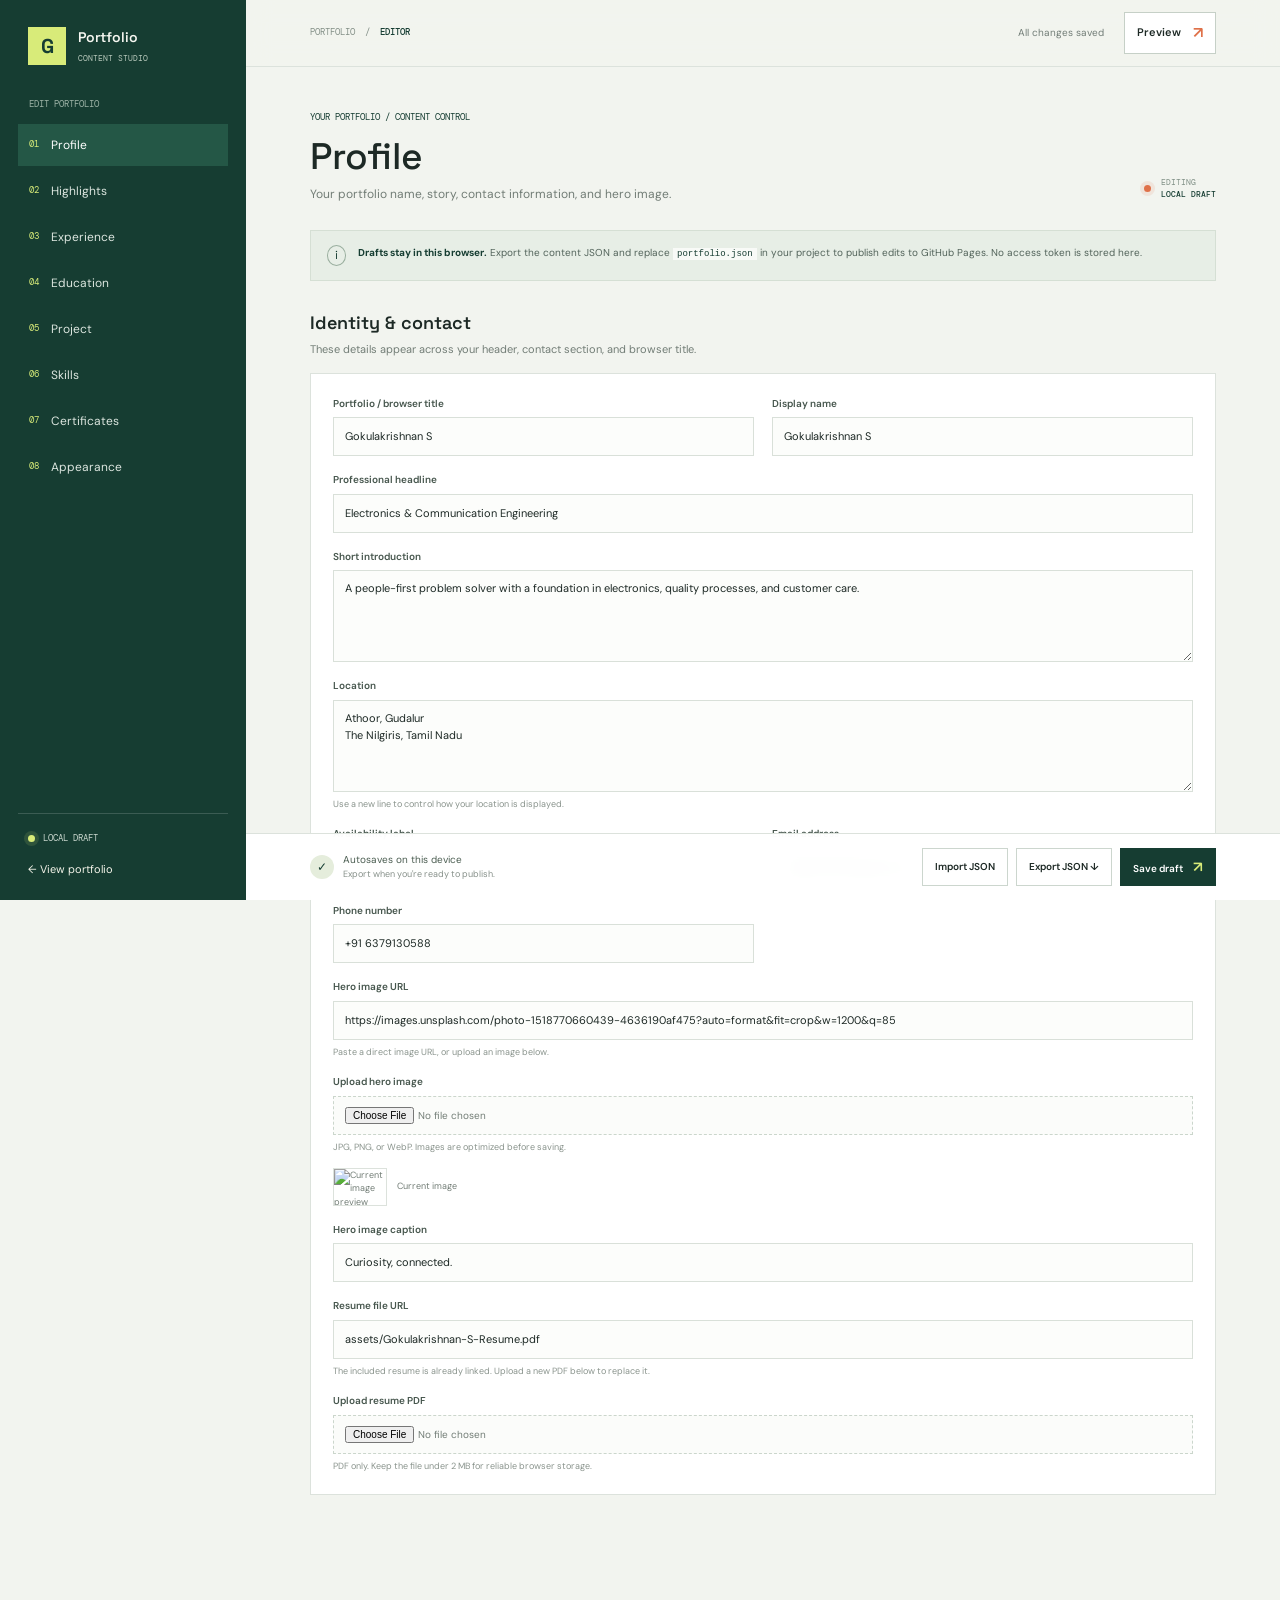
==== admin.html @ 5e362fda "Build editable portfolio and GitHub Pages site" ====
<!doctype html>
<html lang="en">
  <head>
    <meta charset="utf-8" />
    <meta name="viewport" content="width=device-width, initial-scale=1" />
    <meta name="theme-color" content="#102e28" />
    <meta name="description" content="Edit the content and appearance of the Gokulakrishnan S portfolio." />
    <title>Portfolio Studio | Gokulakrishnan S</title>
    <link rel="preconnect" href="https://fonts.googleapis.com" />
    <link rel="preconnect" href="https://fonts.gstatic.com" crossorigin />
    <link href="https://fonts.googleapis.com/css2?family=DM+Mono:wght@400;500&family=DM+Sans:wght@400;500;600;700&family=Space+Grotesk:wght@400;500;600;700&display=swap" rel="stylesheet" />
    <link rel="stylesheet" href="admin.css" />
    <script src="admin.js" defer></script>
  </head>
  <body>
    <div class="studio-shell">
      <aside class="studio-sidebar" aria-label="Portfolio editor sections">
        <a class="studio-brand" href="index.html"><span class="brand-symbol">G</span><span><strong>Portfolio</strong><small>CONTENT STUDIO</small></span></a>
        <p class="sidebar-label">EDIT PORTFOLIO</p>
        <nav class="studio-nav" aria-label="Editor sections">
          <button class="studio-nav-item is-active" type="button" data-view="profile"><span class="nav-index">01</span> Profile</button>
          <button class="studio-nav-item" type="button" data-view="snapshot"><span class="nav-index">02</span> Highlights</button>
          <button class="studio-nav-item" type="button" data-view="experience"><span class="nav-index">03</span> Experience</button>
          <button class="studio-nav-item" type="button" data-view="education"><span class="nav-index">04</span> Education</button>
          <button class="studio-nav-item" type="button" data-view="project"><span class="nav-index">05</span> Project</button>
          <button class="studio-nav-item" type="button" data-view="skills"><span class="nav-index">06</span> Skills</button>
          <button class="studio-nav-item" type="button" data-view="certificates"><span class="nav-index">07</span> Certificates</button>
          <button class="studio-nav-item" type="button" data-view="appearance"><span class="nav-index">08</span> Appearance</button>
        </nav>
        <div class="sidebar-bottom">
          <span class="storage-indicator"><i></i> LOCAL DRAFT</span>
          <a href="index.html">← View portfolio</a>
        </div>
      </aside>

      <div class="studio-main">
        <header class="studio-topbar">
          <div class="breadcrumb"><span>PORTFOLIO</span><b>/</b><strong>EDITOR</strong></div>
          <div class="topbar-actions">
            <span class="save-state" id="save-state">All changes saved</span>
            <a class="preview-button" href="index.html" target="_blank" rel="noopener">Preview <span aria-hidden="true">↗</span></a>
          </div>
        </header>

        <main class="editor-content">
          <div class="editor-heading">
            <div><p class="eyebrow">YOUR PORTFOLIO / CONTENT CONTROL</p><h1 id="panel-title">Profile</h1><p id="panel-description">The first impression, your story, and the details people use to reach you.</p></div>
            <div class="draft-stamp"><span class="draft-dot"></span><span>EDITING<br /><b>LOCAL DRAFT</b></span></div>
          </div>

          <aside class="publish-notice" aria-label="Publishing information">
            <span class="notice-icon" aria-hidden="true">i</span>
            <p><strong>Drafts stay in this browser.</strong> Export the content JSON and replace <code>portfolio.json</code> in your project to publish edits to GitHub Pages. No access token is stored here.</p>
          </aside>

          <form id="editor-form" autocomplete="off" novalidate>
            <div id="panel-content" aria-live="polite"></div>
          </form>

          <footer class="editor-savebar">
            <div class="savebar-note"><span class="save-check" aria-hidden="true">✓</span><span>Autosaves on this device<br /><small>Export when you're ready to publish.</small></span></div>
            <div class="savebar-actions">
              <button class="quiet-button" id="import-button" type="button">Import JSON</button>
              <button class="quiet-button" id="export-button" type="button">Export JSON <span aria-hidden="true">↓</span></button>
              <button class="publish-button" id="save-button" type="button">Save draft <span aria-hidden="true">↗</span></button>
            </div>
          </footer>
        </main>
      </div>
    </div>
    <input id="import-file" type="file" accept="application/json,.json" hidden />
    <div class="toast" id="toast" role="status" aria-live="polite"></div>
  </body>
</html>
---- admin.css ----
:root {
  color-scheme: light;
  --studio-ink: #1d2925;
  --studio-muted: #727d76;
  --studio-line: #dce2dc;
  --studio-paper: #f2f4ef;
  --studio-white: #fff;
  --studio-green: #163d32;
  --studio-lime: #d8eb79;
  --studio-orange: #df7149;
  --studio-display: "Space Grotesk", "Trebuchet MS", sans-serif;
  --studio-body: "DM Sans", "Segoe UI", sans-serif;
  --studio-mono: "DM Mono", Consolas, monospace;
}

* { box-sizing: border-box; }
body { margin: 0; background: var(--studio-paper); color: var(--studio-ink); font-family: var(--studio-body); font-size: 14px; line-height: 1.55; -webkit-font-smoothing: antialiased; }
button, input, textarea, select { font: inherit; }
button { color: inherit; }
a { color: inherit; text-decoration: none; }
.studio-shell { min-height: 100vh; }
.studio-sidebar { position: fixed; inset: 0 auto 0 0; z-index: 5; display: flex; flex-direction: column; width: 246px; padding: 27px 18px 22px; background: var(--studio-green); color: #f7f8f2; }
.studio-brand { display: flex; align-items: center; gap: 12px; padding: 0 10px 33px; }
.brand-symbol { display: grid; width: 38px; aspect-ratio: 1; place-items: center; background: var(--studio-lime); color: var(--studio-green); font-family: var(--studio-display); font-size: 20px; font-weight: 700; }
.studio-brand strong, .studio-brand small { display: block; }
.studio-brand strong { font-family: var(--studio-display); font-size: 14px; font-weight: 600; }
.studio-brand small { margin-top: 3px; color: #b7c8bb; font-family: var(--studio-mono); font-size: 8px; }
.sidebar-label { margin: 0 11px 12px; color: #9eb4a7; font-family: var(--studio-mono); font-size: 9px; }
.studio-nav { display: grid; gap: 4px; }
.studio-nav-item { display: flex; align-items: center; gap: 12px; min-height: 42px; padding: 0 11px; border: 0; background: transparent; color: #dce6df; text-align: left; font-size: 12px; cursor: pointer; transition: background 160ms ease, color 160ms ease; }
.studio-nav-item:hover { background: rgb(255 255 255 / 8%); color: #fff; }
.studio-nav-item.is-active { background: #245746; color: #fff; }
.nav-index { color: var(--studio-lime); font-family: var(--studio-mono); font-size: 9px; }
.sidebar-bottom { display: grid; gap: 15px; margin-top: auto; padding: 18px 10px 0; border-top: 1px solid rgb(255 255 255 / 16%); }
.storage-indicator { display: flex; align-items: center; gap: 8px; color: #cad7ce; font-family: var(--studio-mono); font-size: 9px; }
.storage-indicator i, .draft-dot { width: 7px; height: 7px; border-radius: 50%; background: var(--studio-lime); box-shadow: 0 0 0 4px rgb(216 235 121 / 12%); }
.sidebar-bottom a { color: #f4f4e9; font-size: 11px; }
.studio-main { min-height: 100vh; margin-left: 246px; }
.studio-topbar { position: sticky; top: 0; z-index: 4; display: flex; align-items: center; justify-content: space-between; min-height: 67px; padding: 0 clamp(25px, 5vw, 72px); border-bottom: 1px solid var(--studio-line); background: rgb(242 244 239 / 94%); backdrop-filter: blur(12px); }
.breadcrumb { display: flex; align-items: center; gap: 10px; font-family: var(--studio-mono); font-size: 9px; }
.breadcrumb span, .breadcrumb b { color: #849087; font-weight: 400; }
.breadcrumb strong { color: var(--studio-green); font-weight: 500; }
.topbar-actions { display: flex; align-items: center; gap: 20px; }
.save-state { color: var(--studio-muted); font-size: 10px; }
.preview-button { display: inline-flex; align-items: center; gap: 12px; padding: 8px 12px; border: 1px solid #c6d0c7; background: var(--studio-white); font-size: 11px; font-weight: 600; }
.preview-button span { color: var(--studio-orange); font-size: 16px; }
.editor-content { width: min(1050px, 100%); margin: 0 auto; padding: 44px clamp(25px, 5vw, 72px) 25px; }
.editor-heading { display: flex; align-items: end; justify-content: space-between; gap: 20px; margin-bottom: 27px; }
.eyebrow { margin: 0 0 12px; color: var(--studio-green); font-family: var(--studio-mono); font-size: 9px; }
.editor-heading h1 { margin: 0 0 7px; font-family: var(--studio-display); font-size: 37px; font-weight: 500; letter-spacing: 0; line-height: 1.1; }
.editor-heading > div:first-child > p:last-child { margin: 0; color: var(--studio-muted); font-size: 12px; }
.draft-stamp { display: flex; align-items: center; gap: 10px; padding-bottom: 3px; color: #819087; font-family: var(--studio-mono); font-size: 8px; line-height: 1.45; }
.draft-stamp b { color: var(--studio-green); font-weight: 500; }
.draft-dot { flex: 0 0 auto; background: var(--studio-orange); box-shadow: 0 0 0 4px rgb(223 113 73 / 12%); }
.publish-notice { display: flex; align-items: flex-start; gap: 12px; margin-bottom: 24px; padding: 14px 16px; border: 1px solid #d5dfd4; background: #e7eee6; color: #52635a; }
.notice-icon { display: grid; flex: 0 0 auto; width: 19px; aspect-ratio: 1; place-items: center; border: 1px solid #9aaf9f; border-radius: 50%; color: var(--studio-green); font-family: var(--studio-display); font-size: 12px; }
.publish-notice p { margin: 0; font-size: 10px; line-height: 1.6; }
.publish-notice strong { color: var(--studio-green); }
.publish-notice code { padding: 1px 4px; background: rgb(255 255 255 / 70%); color: var(--studio-green); font-size: 9px; }
.panel-heading { margin: 28px 0 15px; }
.panel-heading h2 { margin: 0 0 4px; font-family: var(--studio-display); font-size: 18px; font-weight: 600; }
.panel-heading p { margin: 0; color: var(--studio-muted); font-size: 11px; }
.editor-card { margin-bottom: 12px; padding: 22px; border: 1px solid var(--studio-line); background: var(--studio-white); }
.card-topline { display: flex; align-items: center; justify-content: space-between; gap: 15px; margin-bottom: 19px; }
.card-topline h3 { margin: 0; font-family: var(--studio-display); font-size: 14px; font-weight: 600; }
.card-index { color: #8c988f; font-family: var(--studio-mono); font-size: 9px; }
.field-grid { display: grid; grid-template-columns: repeat(2, minmax(0, 1fr)); gap: 16px 18px; }
.field { display: grid; align-content: start; gap: 6px; min-width: 0; }
.field.span-two { grid-column: 1 / -1; }
.field > label, .field-label { color: #46564d; font-size: 10px; font-weight: 600; }
.field-hint { color: #8a948d; font-size: 9px; line-height: 1.4; }
.field input:not([type="color"]):not([type="file"]), .field textarea, .field select { width: 100%; min-height: 39px; padding: 9px 11px; border: 1px solid #d9e0d9; border-radius: 0; outline: 0; background: #fcfdfb; color: var(--studio-ink); font-size: 11px; transition: border-color 140ms ease, box-shadow 140ms ease; }
.field textarea { min-height: 92px; resize: vertical; line-height: 1.55; }
.field input:focus, .field textarea:focus, .field select:focus { border-color: #46735f; box-shadow: 0 0 0 3px rgb(22 61 50 / 8%); }
.field input[type="color"] { width: 43px; height: 38px; padding: 3px; border: 1px solid #d9e0d9; background: #fff; cursor: pointer; }
.color-field { display: flex; align-items: center; gap: 10px; }
.color-value { color: var(--studio-muted); font-family: var(--studio-mono); font-size: 9px; }
.file-field { display: flex; align-items: center; gap: 12px; flex-wrap: wrap; padding: 10px 11px; border: 1px dashed #cbd6cc; background: #fbfcfa; }
.file-field input[type="file"] { max-width: 100%; color: var(--studio-muted); font-size: 10px; }
.upload-preview { display: flex; align-items: center; gap: 10px; min-width: 0; margin-top: 8px; color: var(--studio-muted); font-size: 9px; }
.upload-preview img { width: 54px; height: 38px; object-fit: cover; border: 1px solid var(--studio-line); }
.upload-preview a { color: var(--studio-green); text-decoration: underline; overflow-wrap: anywhere; }
.repeater { display: grid; gap: 11px; }
.repeater-card { padding: 17px; border: 1px solid var(--studio-line); background: #fff; }
.repeater-card .field-grid { gap: 13px 15px; }
.remove-button { padding: 5px 0; border: 0; background: transparent; color: #a44e37; font-size: 10px; cursor: pointer; }
.remove-button:hover { text-decoration: underline; }
.add-button { display: inline-flex; align-items: center; gap: 8px; min-height: 38px; padding: 0 12px; border: 1px solid #cbd6cc; background: #f8faf7; color: var(--studio-green); font-size: 10px; font-weight: 600; cursor: pointer; }
.add-button span { color: var(--studio-orange); font-size: 16px; }
.empty-state { padding: 22px; border: 1px dashed #cbd6cc; color: var(--studio-muted); text-align: center; font-size: 11px; }
.empty-state strong { display: block; margin-bottom: 4px; color: var(--studio-ink); font-family: var(--studio-display); font-size: 13px; }
.editor-savebar { position: sticky; bottom: 0; z-index: 3; display: flex; align-items: center; justify-content: space-between; gap: 18px; margin: 28px calc(clamp(25px, 5vw, 72px) * -1) 0; padding: 14px clamp(25px, 5vw, 72px); border-top: 1px solid var(--studio-line); background: rgb(255 255 255 / 95%); backdrop-filter: blur(12px); }
.savebar-note { display: flex; align-items: center; gap: 9px; color: #4a5d50; font-size: 10px; line-height: 1.4; }
.savebar-note small { color: #87918a; font-size: 9px; }
.save-check { display: grid; width: 24px; aspect-ratio: 1; place-items: center; border-radius: 50%; background: #e5eddc; color: var(--studio-green); font-size: 12px; }
.savebar-actions { display: flex; align-items: center; gap: 8px; }
.quiet-button, .publish-button { min-height: 38px; padding: 0 12px; border: 1px solid #ccd6ce; background: #fff; font-size: 10px; font-weight: 600; cursor: pointer; }
.quiet-button:hover { border-color: #778f7d; }
.publish-button { border-color: var(--studio-green); background: var(--studio-green); color: #fff; }
.publish-button span { margin-left: 8px; color: var(--studio-lime); font-size: 15px; }
.toast { position: fixed; right: 24px; bottom: 88px; z-index: 15; max-width: min(360px, calc(100vw - 32px)); padding: 12px 15px; transform: translateY(10px); opacity: 0; pointer-events: none; background: var(--studio-ink); color: white; font-size: 11px; transition: opacity 180ms ease, transform 180ms ease; }
.toast.is-visible { transform: translateY(0); opacity: 1; }
.toast.is-error { background: #8a382f; }

@media (max-width: 850px) {
  .studio-sidebar { width: 205px; padding-inline: 13px; }
  .studio-main { margin-left: 205px; }
  .studio-topbar { padding-inline: 25px; }
  .editor-content { padding-inline: 25px; }
  .editor-savebar { margin-inline: -25px; padding-inline: 25px; }
  .savebar-note { display: none; }
}
@media (max-width: 650px) {
  .studio-sidebar { position: sticky; inset: 0 0 auto; width: 100%; padding: 12px 14px 0; }
  .studio-brand { padding: 0 3px 12px; }
  .brand-symbol { width: 32px; font-size: 17px; }
  .studio-brand strong { font-size: 12px; }
  .studio-brand small { font-size: 7px; }
  .sidebar-label, .sidebar-bottom { display: none; }
  .studio-nav { display: flex; gap: 3px; overflow-x: auto; padding-bottom: 9px; scrollbar-width: thin; }
  .studio-nav-item { flex: 0 0 auto; min-height: 34px; gap: 7px; padding-inline: 9px; font-size: 10px; }
  .nav-index { font-size: 8px; }
  .studio-main { margin-left: 0; }
  .studio-topbar { position: relative; min-height: 49px; padding-inline: 18px; }
  .breadcrumb { font-size: 8px; }
  .topbar-actions { gap: 9px; }
  .save-state { display: none; }
  .preview-button { padding: 7px 9px; font-size: 10px; }
  .editor-content { padding: 29px 18px 18px; }
  .editor-heading { align-items: flex-start; margin-bottom: 20px; }
  .editor-heading h1 { font-size: 31px; }
  .editor-heading > div:first-child > p:last-child { max-width: 340px; font-size: 11px; }
  .draft-stamp { display: none; }
  .publish-notice { gap: 9px; padding: 11px; }
  .publish-notice p { font-size: 9px; }
  .editor-card { padding: 16px; }
  .field-grid { grid-template-columns: 1fr; gap: 13px; }
  .field.span-two { grid-column: auto; }
  .repeater-card { padding: 13px; }
  .editor-savebar { margin-inline: -18px; padding: 11px 18px; }
  .savebar-actions { width: 100%; gap: 6px; }
  .quiet-button, .publish-button { flex: 1 1 auto; min-height: 36px; padding-inline: 8px; font-size: 9px; }
  .toast { right: 12px; bottom: 74px; }
}
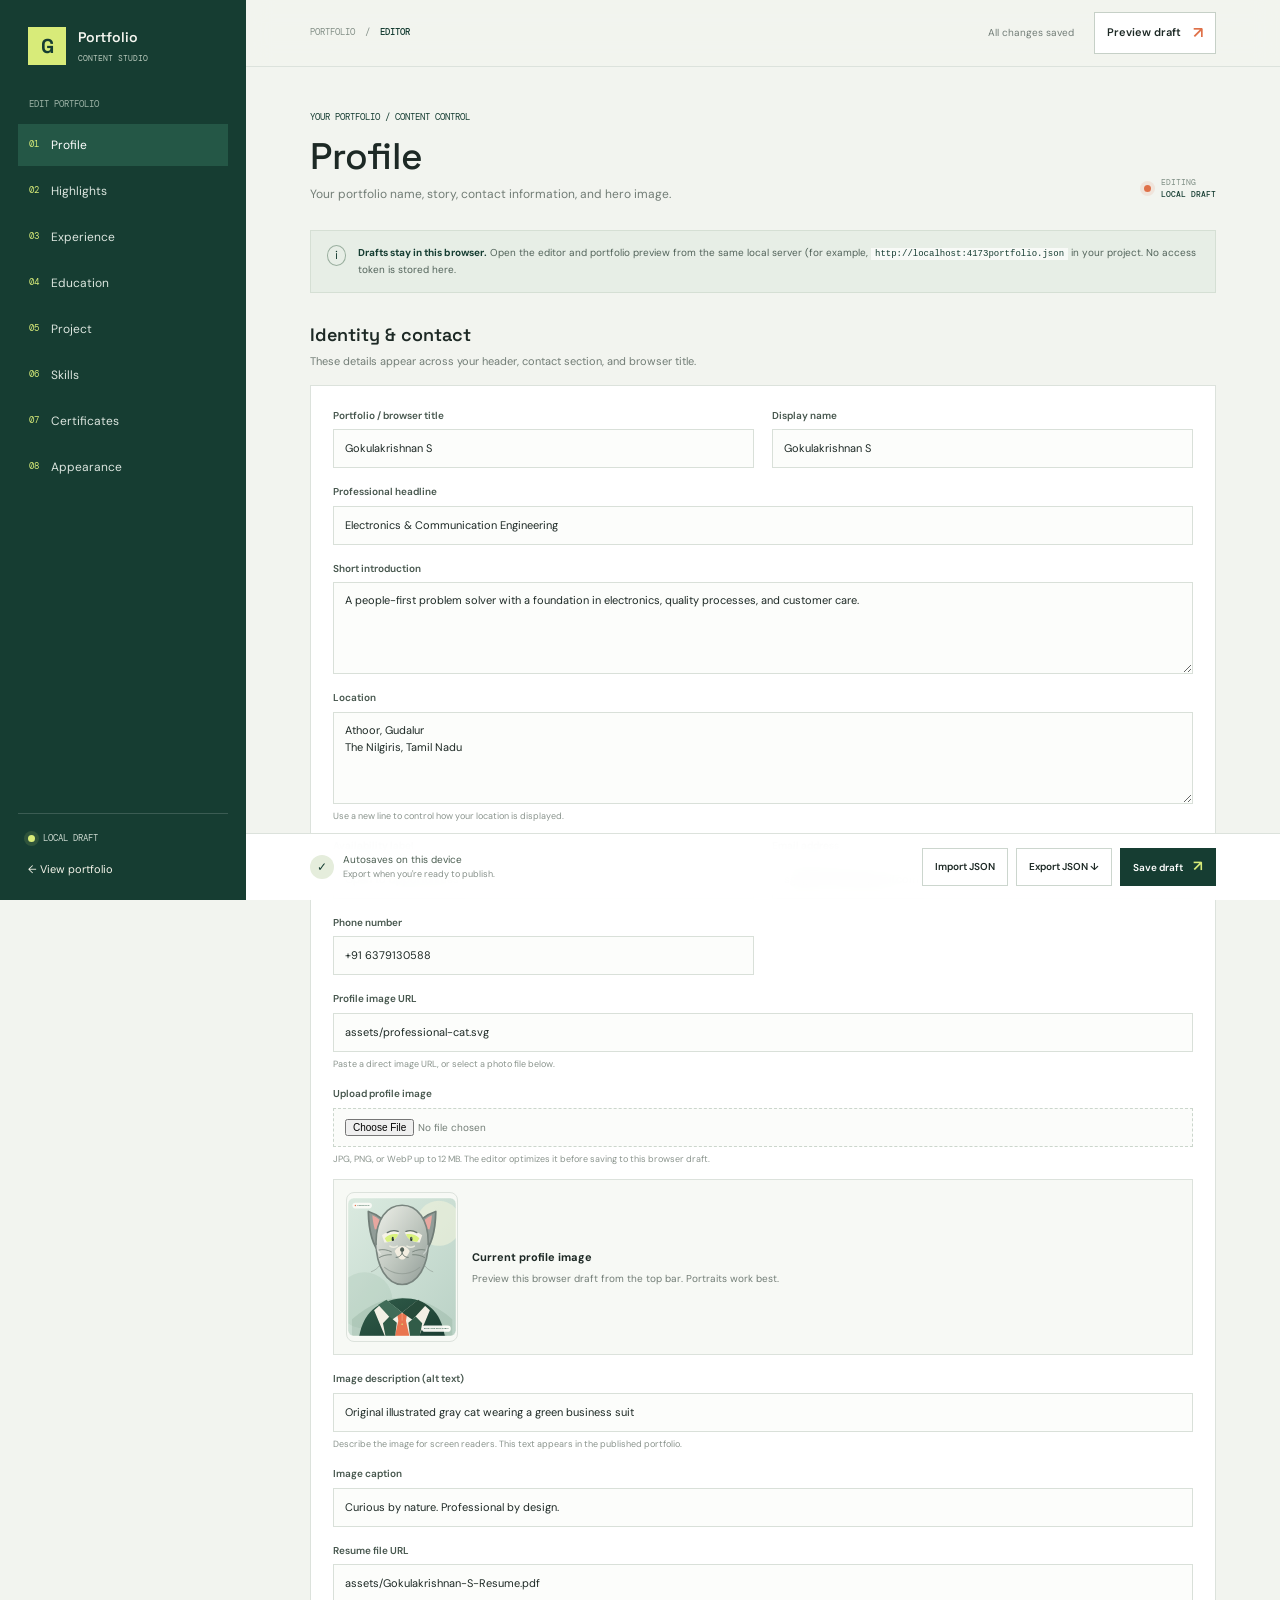
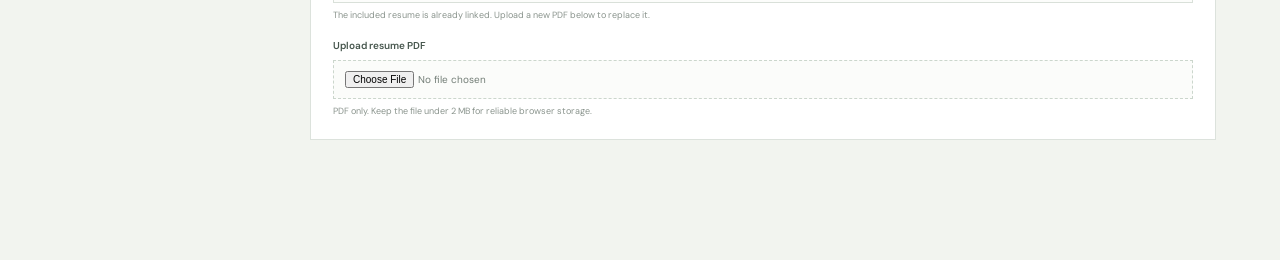
==== commit bf92b831: "Redesign portfolio and add live editor preview Co-authored-by: Copilot <223556219+Copilot@users.nore" ====
--- a/admin.html
+++ b/admin.html
@@ -1,74 +1,74 @@
-<!doctype html>
-<html lang="en">
-  <head>
-    <meta charset="utf-8" />
-    <meta name="viewport" content="width=device-width, initial-scale=1" />
-    <meta name="theme-color" content="#102e28" />
-    <meta name="description" content="Edit the content and appearance of the Gokulakrishnan S portfolio." />
-    <title>Portfolio Studio | Gokulakrishnan S</title>
-    <link rel="preconnect" href="https://fonts.googleapis.com" />
-    <link rel="preconnect" href="https://fonts.gstatic.com" crossorigin />
-    <link href="https://fonts.googleapis.com/css2?family=DM+Mono:wght@400;500&family=DM+Sans:wght@400;500;600;700&family=Space+Grotesk:wght@400;500;600;700&display=swap" rel="stylesheet" />
-    <link rel="stylesheet" href="admin.css" />
-    <script src="admin.js" defer></script>
-  </head>
-  <body>
-    <div class="studio-shell">
-      <aside class="studio-sidebar" aria-label="Portfolio editor sections">
-        <a class="studio-brand" href="index.html"><span class="brand-symbol">G</span><span><strong>Portfolio</strong><small>CONTENT STUDIO</small></span></a>
-        <p class="sidebar-label">EDIT PORTFOLIO</p>
-        <nav class="studio-nav" aria-label="Editor sections">
-          <button class="studio-nav-item is-active" type="button" data-view="profile"><span class="nav-index">01</span> Profile</button>
-          <button class="studio-nav-item" type="button" data-view="snapshot"><span class="nav-index">02</span> Highlights</button>
-          <button class="studio-nav-item" type="button" data-view="experience"><span class="nav-index">03</span> Experience</button>
-          <button class="studio-nav-item" type="button" data-view="education"><span class="nav-index">04</span> Education</button>
-          <button class="studio-nav-item" type="button" data-view="project"><span class="nav-index">05</span> Project</button>
-          <button class="studio-nav-item" type="button" data-view="skills"><span class="nav-index">06</span> Skills</button>
-          <button class="studio-nav-item" type="button" data-view="certificates"><span class="nav-index">07</span> Certificates</button>
-          <button class="studio-nav-item" type="button" data-view="appearance"><span class="nav-index">08</span> Appearance</button>
-        </nav>
-        <div class="sidebar-bottom">
-          <span class="storage-indicator"><i></i> LOCAL DRAFT</span>
-          <a href="index.html">← View portfolio</a>
-        </div>
-      </aside>
-
-      <div class="studio-main">
-        <header class="studio-topbar">
-          <div class="breadcrumb"><span>PORTFOLIO</span><b>/</b><strong>EDITOR</strong></div>
-          <div class="topbar-actions">
-            <span class="save-state" id="save-state">All changes saved</span>
-            <a class="preview-button" href="index.html" target="_blank" rel="noopener">Preview <span aria-hidden="true">↗</span></a>
-          </div>
-        </header>
-
-        <main class="editor-content">
-          <div class="editor-heading">
-            <div><p class="eyebrow">YOUR PORTFOLIO / CONTENT CONTROL</p><h1 id="panel-title">Profile</h1><p id="panel-description">The first impression, your story, and the details people use to reach you.</p></div>
-            <div class="draft-stamp"><span class="draft-dot"></span><span>EDITING<br /><b>LOCAL DRAFT</b></span></div>
-          </div>
-
-          <aside class="publish-notice" aria-label="Publishing information">
-            <span class="notice-icon" aria-hidden="true">i</span>
-            <p><strong>Drafts stay in this browser.</strong> Export the content JSON and replace <code>portfolio.json</code> in your project to publish edits to GitHub Pages. No access token is stored here.</p>
-          </aside>
-
-          <form id="editor-form" autocomplete="off" novalidate>
-            <div id="panel-content" aria-live="polite"></div>
-          </form>
-
-          <footer class="editor-savebar">
-            <div class="savebar-note"><span class="save-check" aria-hidden="true">✓</span><span>Autosaves on this device<br /><small>Export when you're ready to publish.</small></span></div>
-            <div class="savebar-actions">
-              <button class="quiet-button" id="import-button" type="button">Import JSON</button>
-              <button class="quiet-button" id="export-button" type="button">Export JSON <span aria-hidden="true">↓</span></button>
-              <button class="publish-button" id="save-button" type="button">Save draft <span aria-hidden="true">↗</span></button>
-            </div>
-          </footer>
-        </main>
-      </div>
-    </div>
-    <input id="import-file" type="file" accept="application/json,.json" hidden />
-    <div class="toast" id="toast" role="status" aria-live="polite"></div>
-  </body>
-</html>
+<!doctype html>
+<html lang="en">
+  <head>
+    <meta charset="utf-8" />
+    <meta name="viewport" content="width=device-width, initial-scale=1" />
+    <meta name="theme-color" content="#102e28" />
+    <meta name="description" content="Edit the content and appearance of the Gokulakrishnan S portfolio." />
+    <title>Portfolio Studio | Gokulakrishnan S</title>
+    <link rel="preconnect" href="https://fonts.googleapis.com" />
+    <link rel="preconnect" href="https://fonts.gstatic.com" crossorigin />
+    <link href="https://fonts.googleapis.com/css2?family=DM+Mono:wght@400;500&family=DM+Sans:wght@400;500;600;700&family=Space+Grotesk:wght@400;500;600;700&display=swap" rel="stylesheet" />
+    <link rel="stylesheet" href="admin.css" />
+    <script src="admin.js" defer></script>
+  </head>
+  <body>
+    <div class="studio-shell">
+      <aside class="studio-sidebar" aria-label="Portfolio editor sections">
+        <a class="studio-brand" href="index.html"><span class="brand-symbol">G</span><span><strong>Portfolio</strong><small>CONTENT STUDIO</small></span></a>
+        <p class="sidebar-label">EDIT PORTFOLIO</p>
+        <nav class="studio-nav" aria-label="Editor sections">
+          <button class="studio-nav-item is-active" type="button" data-view="profile"><span class="nav-index">01</span> Profile</button>
+          <button class="studio-nav-item" type="button" data-view="snapshot"><span class="nav-index">02</span> Highlights</button>
+          <button class="studio-nav-item" type="button" data-view="experience"><span class="nav-index">03</span> Experience</button>
+          <button class="studio-nav-item" type="button" data-view="education"><span class="nav-index">04</span> Education</button>
+          <button class="studio-nav-item" type="button" data-view="project"><span class="nav-index">05</span> Project</button>
+          <button class="studio-nav-item" type="button" data-view="skills"><span class="nav-index">06</span> Skills</button>
+          <button class="studio-nav-item" type="button" data-view="certificates"><span class="nav-index">07</span> Certificates</button>
+          <button class="studio-nav-item" type="button" data-view="appearance"><span class="nav-index">08</span> Appearance</button>
+        </nav>
+        <div class="sidebar-bottom">
+          <span class="storage-indicator"><i></i> LOCAL DRAFT</span>
+          <a href="index.html">← View portfolio</a>
+        </div>
+      </aside>
+
+      <div class="studio-main">
+        <header class="studio-topbar">
+          <div class="breadcrumb"><span>PORTFOLIO</span><b>/</b><strong>EDITOR</strong></div>
+          <div class="topbar-actions">
+            <span class="save-state" id="save-state">All changes saved</span>
+            <a class="preview-button" href="index.html" target="_blank" rel="noopener">Preview draft <span aria-hidden="true">↗</span></a>
+          </div>
+        </header>
+
+        <main class="editor-content">
+          <div class="editor-heading">
+            <div><p class="eyebrow">YOUR PORTFOLIO / CONTENT CONTROL</p><h1 id="panel-title">Profile</h1><p id="panel-description">The first impression, your story, and the details people use to reach you.</p></div>
+            <div class="draft-stamp"><span class="draft-dot"></span><span>EDITING<br /><b>LOCAL DRAFT</b></span></div>
+          </div>
+
+          <aside class="publish-notice" aria-label="Publishing information">
+            <span class="notice-icon" aria-hidden="true">i</span>
+            <p><strong>Drafts stay in this browser.</strong> Open the editor and portfolio preview from the same local server (for example, <code>http://localhost:4173</code). Changes autosave and update the open preview in another tab. To publish them, export the content JSON and replace <code>portfolio.json</code> in your project. No access token is stored here.</p>
+          </aside>
+
+          <form id="editor-form" autocomplete="off" novalidate>
+            <div id="panel-content" aria-live="polite"></div>
+          </form>
+
+          <footer class="editor-savebar">
+            <div class="savebar-note"><span class="save-check" aria-hidden="true">✓</span><span>Autosaves on this device<br /><small>Export when you're ready to publish.</small></span></div>
+            <div class="savebar-actions">
+              <button class="quiet-button" id="import-button" type="button">Import JSON</button>
+              <button class="quiet-button" id="export-button" type="button">Export JSON <span aria-hidden="true">↓</span></button>
+              <button class="publish-button" id="save-button" type="button">Save draft <span aria-hidden="true">↗</span></button>
+            </div>
+          </footer>
+        </main>
+      </div>
+    </div>
+    <input id="import-file" type="file" accept="application/json,.json" hidden />
+    <div class="toast" id="toast" role="status" aria-live="polite"></div>
+  </body>
+</html>
--- a/admin.css
+++ b/admin.css
@@ -1,144 +1,151 @@
-:root {
-  color-scheme: light;
-  --studio-ink: #1d2925;
-  --studio-muted: #727d76;
-  --studio-line: #dce2dc;
-  --studio-paper: #f2f4ef;
-  --studio-white: #fff;
-  --studio-green: #163d32;
-  --studio-lime: #d8eb79;
-  --studio-orange: #df7149;
-  --studio-display: "Space Grotesk", "Trebuchet MS", sans-serif;
-  --studio-body: "DM Sans", "Segoe UI", sans-serif;
-  --studio-mono: "DM Mono", Consolas, monospace;
-}
-
-* { box-sizing: border-box; }
-body { margin: 0; background: var(--studio-paper); color: var(--studio-ink); font-family: var(--studio-body); font-size: 14px; line-height: 1.55; -webkit-font-smoothing: antialiased; }
-button, input, textarea, select { font: inherit; }
-button { color: inherit; }
-a { color: inherit; text-decoration: none; }
-.studio-shell { min-height: 100vh; }
-.studio-sidebar { position: fixed; inset: 0 auto 0 0; z-index: 5; display: flex; flex-direction: column; width: 246px; padding: 27px 18px 22px; background: var(--studio-green); color: #f7f8f2; }
-.studio-brand { display: flex; align-items: center; gap: 12px; padding: 0 10px 33px; }
-.brand-symbol { display: grid; width: 38px; aspect-ratio: 1; place-items: center; background: var(--studio-lime); color: var(--studio-green); font-family: var(--studio-display); font-size: 20px; font-weight: 700; }
-.studio-brand strong, .studio-brand small { display: block; }
-.studio-brand strong { font-family: var(--studio-display); font-size: 14px; font-weight: 600; }
-.studio-brand small { margin-top: 3px; color: #b7c8bb; font-family: var(--studio-mono); font-size: 8px; }
-.sidebar-label { margin: 0 11px 12px; color: #9eb4a7; font-family: var(--studio-mono); font-size: 9px; }
-.studio-nav { display: grid; gap: 4px; }
-.studio-nav-item { display: flex; align-items: center; gap: 12px; min-height: 42px; padding: 0 11px; border: 0; background: transparent; color: #dce6df; text-align: left; font-size: 12px; cursor: pointer; transition: background 160ms ease, color 160ms ease; }
-.studio-nav-item:hover { background: rgb(255 255 255 / 8%); color: #fff; }
-.studio-nav-item.is-active { background: #245746; color: #fff; }
-.nav-index { color: var(--studio-lime); font-family: var(--studio-mono); font-size: 9px; }
-.sidebar-bottom { display: grid; gap: 15px; margin-top: auto; padding: 18px 10px 0; border-top: 1px solid rgb(255 255 255 / 16%); }
-.storage-indicator { display: flex; align-items: center; gap: 8px; color: #cad7ce; font-family: var(--studio-mono); font-size: 9px; }
-.storage-indicator i, .draft-dot { width: 7px; height: 7px; border-radius: 50%; background: var(--studio-lime); box-shadow: 0 0 0 4px rgb(216 235 121 / 12%); }
-.sidebar-bottom a { color: #f4f4e9; font-size: 11px; }
-.studio-main { min-height: 100vh; margin-left: 246px; }
-.studio-topbar { position: sticky; top: 0; z-index: 4; display: flex; align-items: center; justify-content: space-between; min-height: 67px; padding: 0 clamp(25px, 5vw, 72px); border-bottom: 1px solid var(--studio-line); background: rgb(242 244 239 / 94%); backdrop-filter: blur(12px); }
-.breadcrumb { display: flex; align-items: center; gap: 10px; font-family: var(--studio-mono); font-size: 9px; }
-.breadcrumb span, .breadcrumb b { color: #849087; font-weight: 400; }
-.breadcrumb strong { color: var(--studio-green); font-weight: 500; }
-.topbar-actions { display: flex; align-items: center; gap: 20px; }
-.save-state { color: var(--studio-muted); font-size: 10px; }
-.preview-button { display: inline-flex; align-items: center; gap: 12px; padding: 8px 12px; border: 1px solid #c6d0c7; background: var(--studio-white); font-size: 11px; font-weight: 600; }
-.preview-button span { color: var(--studio-orange); font-size: 16px; }
-.editor-content { width: min(1050px, 100%); margin: 0 auto; padding: 44px clamp(25px, 5vw, 72px) 25px; }
-.editor-heading { display: flex; align-items: end; justify-content: space-between; gap: 20px; margin-bottom: 27px; }
-.eyebrow { margin: 0 0 12px; color: var(--studio-green); font-family: var(--studio-mono); font-size: 9px; }
-.editor-heading h1 { margin: 0 0 7px; font-family: var(--studio-display); font-size: 37px; font-weight: 500; letter-spacing: 0; line-height: 1.1; }
-.editor-heading > div:first-child > p:last-child { margin: 0; color: var(--studio-muted); font-size: 12px; }
-.draft-stamp { display: flex; align-items: center; gap: 10px; padding-bottom: 3px; color: #819087; font-family: var(--studio-mono); font-size: 8px; line-height: 1.45; }
-.draft-stamp b { color: var(--studio-green); font-weight: 500; }
-.draft-dot { flex: 0 0 auto; background: var(--studio-orange); box-shadow: 0 0 0 4px rgb(223 113 73 / 12%); }
-.publish-notice { display: flex; align-items: flex-start; gap: 12px; margin-bottom: 24px; padding: 14px 16px; border: 1px solid #d5dfd4; background: #e7eee6; color: #52635a; }
-.notice-icon { display: grid; flex: 0 0 auto; width: 19px; aspect-ratio: 1; place-items: center; border: 1px solid #9aaf9f; border-radius: 50%; color: var(--studio-green); font-family: var(--studio-display); font-size: 12px; }
-.publish-notice p { margin: 0; font-size: 10px; line-height: 1.6; }
-.publish-notice strong { color: var(--studio-green); }
-.publish-notice code { padding: 1px 4px; background: rgb(255 255 255 / 70%); color: var(--studio-green); font-size: 9px; }
-.panel-heading { margin: 28px 0 15px; }
-.panel-heading h2 { margin: 0 0 4px; font-family: var(--studio-display); font-size: 18px; font-weight: 600; }
-.panel-heading p { margin: 0; color: var(--studio-muted); font-size: 11px; }
-.editor-card { margin-bottom: 12px; padding: 22px; border: 1px solid var(--studio-line); background: var(--studio-white); }
-.card-topline { display: flex; align-items: center; justify-content: space-between; gap: 15px; margin-bottom: 19px; }
-.card-topline h3 { margin: 0; font-family: var(--studio-display); font-size: 14px; font-weight: 600; }
-.card-index { color: #8c988f; font-family: var(--studio-mono); font-size: 9px; }
-.field-grid { display: grid; grid-template-columns: repeat(2, minmax(0, 1fr)); gap: 16px 18px; }
-.field { display: grid; align-content: start; gap: 6px; min-width: 0; }
-.field.span-two { grid-column: 1 / -1; }
-.field > label, .field-label { color: #46564d; font-size: 10px; font-weight: 600; }
-.field-hint { color: #8a948d; font-size: 9px; line-height: 1.4; }
-.field input:not([type="color"]):not([type="file"]), .field textarea, .field select { width: 100%; min-height: 39px; padding: 9px 11px; border: 1px solid #d9e0d9; border-radius: 0; outline: 0; background: #fcfdfb; color: var(--studio-ink); font-size: 11px; transition: border-color 140ms ease, box-shadow 140ms ease; }
-.field textarea { min-height: 92px; resize: vertical; line-height: 1.55; }
-.field input:focus, .field textarea:focus, .field select:focus { border-color: #46735f; box-shadow: 0 0 0 3px rgb(22 61 50 / 8%); }
-.field input[type="color"] { width: 43px; height: 38px; padding: 3px; border: 1px solid #d9e0d9; background: #fff; cursor: pointer; }
-.color-field { display: flex; align-items: center; gap: 10px; }
-.color-value { color: var(--studio-muted); font-family: var(--studio-mono); font-size: 9px; }
-.file-field { display: flex; align-items: center; gap: 12px; flex-wrap: wrap; padding: 10px 11px; border: 1px dashed #cbd6cc; background: #fbfcfa; }
-.file-field input[type="file"] { max-width: 100%; color: var(--studio-muted); font-size: 10px; }
-.upload-preview { display: flex; align-items: center; gap: 10px; min-width: 0; margin-top: 8px; color: var(--studio-muted); font-size: 9px; }
-.upload-preview img { width: 54px; height: 38px; object-fit: cover; border: 1px solid var(--studio-line); }
-.upload-preview a { color: var(--studio-green); text-decoration: underline; overflow-wrap: anywhere; }
-.repeater { display: grid; gap: 11px; }
-.repeater-card { padding: 17px; border: 1px solid var(--studio-line); background: #fff; }
-.repeater-card .field-grid { gap: 13px 15px; }
-.remove-button { padding: 5px 0; border: 0; background: transparent; color: #a44e37; font-size: 10px; cursor: pointer; }
-.remove-button:hover { text-decoration: underline; }
-.add-button { display: inline-flex; align-items: center; gap: 8px; min-height: 38px; padding: 0 12px; border: 1px solid #cbd6cc; background: #f8faf7; color: var(--studio-green); font-size: 10px; font-weight: 600; cursor: pointer; }
-.add-button span { color: var(--studio-orange); font-size: 16px; }
-.empty-state { padding: 22px; border: 1px dashed #cbd6cc; color: var(--studio-muted); text-align: center; font-size: 11px; }
-.empty-state strong { display: block; margin-bottom: 4px; color: var(--studio-ink); font-family: var(--studio-display); font-size: 13px; }
-.editor-savebar { position: sticky; bottom: 0; z-index: 3; display: flex; align-items: center; justify-content: space-between; gap: 18px; margin: 28px calc(clamp(25px, 5vw, 72px) * -1) 0; padding: 14px clamp(25px, 5vw, 72px); border-top: 1px solid var(--studio-line); background: rgb(255 255 255 / 95%); backdrop-filter: blur(12px); }
-.savebar-note { display: flex; align-items: center; gap: 9px; color: #4a5d50; font-size: 10px; line-height: 1.4; }
-.savebar-note small { color: #87918a; font-size: 9px; }
-.save-check { display: grid; width: 24px; aspect-ratio: 1; place-items: center; border-radius: 50%; background: #e5eddc; color: var(--studio-green); font-size: 12px; }
-.savebar-actions { display: flex; align-items: center; gap: 8px; }
-.quiet-button, .publish-button { min-height: 38px; padding: 0 12px; border: 1px solid #ccd6ce; background: #fff; font-size: 10px; font-weight: 600; cursor: pointer; }
-.quiet-button:hover { border-color: #778f7d; }
-.publish-button { border-color: var(--studio-green); background: var(--studio-green); color: #fff; }
-.publish-button span { margin-left: 8px; color: var(--studio-lime); font-size: 15px; }
-.toast { position: fixed; right: 24px; bottom: 88px; z-index: 15; max-width: min(360px, calc(100vw - 32px)); padding: 12px 15px; transform: translateY(10px); opacity: 0; pointer-events: none; background: var(--studio-ink); color: white; font-size: 11px; transition: opacity 180ms ease, transform 180ms ease; }
-.toast.is-visible { transform: translateY(0); opacity: 1; }
-.toast.is-error { background: #8a382f; }
-
-@media (max-width: 850px) {
-  .studio-sidebar { width: 205px; padding-inline: 13px; }
-  .studio-main { margin-left: 205px; }
-  .studio-topbar { padding-inline: 25px; }
-  .editor-content { padding-inline: 25px; }
-  .editor-savebar { margin-inline: -25px; padding-inline: 25px; }
-  .savebar-note { display: none; }
-}
-@media (max-width: 650px) {
-  .studio-sidebar { position: sticky; inset: 0 0 auto; width: 100%; padding: 12px 14px 0; }
-  .studio-brand { padding: 0 3px 12px; }
-  .brand-symbol { width: 32px; font-size: 17px; }
-  .studio-brand strong { font-size: 12px; }
-  .studio-brand small { font-size: 7px; }
-  .sidebar-label, .sidebar-bottom { display: none; }
-  .studio-nav { display: flex; gap: 3px; overflow-x: auto; padding-bottom: 9px; scrollbar-width: thin; }
-  .studio-nav-item { flex: 0 0 auto; min-height: 34px; gap: 7px; padding-inline: 9px; font-size: 10px; }
-  .nav-index { font-size: 8px; }
-  .studio-main { margin-left: 0; }
-  .studio-topbar { position: relative; min-height: 49px; padding-inline: 18px; }
-  .breadcrumb { font-size: 8px; }
-  .topbar-actions { gap: 9px; }
-  .save-state { display: none; }
-  .preview-button { padding: 7px 9px; font-size: 10px; }
-  .editor-content { padding: 29px 18px 18px; }
-  .editor-heading { align-items: flex-start; margin-bottom: 20px; }
-  .editor-heading h1 { font-size: 31px; }
-  .editor-heading > div:first-child > p:last-child { max-width: 340px; font-size: 11px; }
-  .draft-stamp { display: none; }
-  .publish-notice { gap: 9px; padding: 11px; }
-  .publish-notice p { font-size: 9px; }
-  .editor-card { padding: 16px; }
-  .field-grid { grid-template-columns: 1fr; gap: 13px; }
-  .field.span-two { grid-column: auto; }
-  .repeater-card { padding: 13px; }
-  .editor-savebar { margin-inline: -18px; padding: 11px 18px; }
-  .savebar-actions { width: 100%; gap: 6px; }
-  .quiet-button, .publish-button { flex: 1 1 auto; min-height: 36px; padding-inline: 8px; font-size: 9px; }
-  .toast { right: 12px; bottom: 74px; }
-}
+:root {
+  color-scheme: light;
+  --studio-ink: #1d2925;
+  --studio-muted: #727d76;
+  --studio-line: #dce2dc;
+  --studio-paper: #f2f4ef;
+  --studio-white: #fff;
+  --studio-green: #163d32;
+  --studio-lime: #d8eb79;
+  --studio-orange: #df7149;
+  --studio-display: "Space Grotesk", "Trebuchet MS", sans-serif;
+  --studio-body: "DM Sans", "Segoe UI", sans-serif;
+  --studio-mono: "DM Mono", Consolas, monospace;
+}
+
+* { box-sizing: border-box; }
+body { margin: 0; background: var(--studio-paper); color: var(--studio-ink); font-family: var(--studio-body); font-size: 14px; line-height: 1.55; -webkit-font-smoothing: antialiased; }
+button, input, textarea, select { font: inherit; }
+button { color: inherit; }
+a { color: inherit; text-decoration: none; }
+.studio-shell { min-height: 100vh; }
+.studio-sidebar { position: fixed; inset: 0 auto 0 0; z-index: 5; display: flex; flex-direction: column; width: 246px; padding: 27px 18px 22px; background: var(--studio-green); color: #f7f8f2; }
+.studio-brand { display: flex; align-items: center; gap: 12px; padding: 0 10px 33px; }
+.brand-symbol { display: grid; width: 38px; aspect-ratio: 1; place-items: center; background: var(--studio-lime); color: var(--studio-green); font-family: var(--studio-display); font-size: 20px; font-weight: 700; }
+.studio-brand strong, .studio-brand small { display: block; }
+.studio-brand strong { font-family: var(--studio-display); font-size: 14px; font-weight: 600; }
+.studio-brand small { margin-top: 3px; color: #b7c8bb; font-family: var(--studio-mono); font-size: 8px; }
+.sidebar-label { margin: 0 11px 12px; color: #9eb4a7; font-family: var(--studio-mono); font-size: 9px; }
+.studio-nav { display: grid; gap: 4px; }
+.studio-nav-item { display: flex; align-items: center; gap: 12px; min-height: 42px; padding: 0 11px; border: 0; background: transparent; color: #dce6df; text-align: left; font-size: 12px; cursor: pointer; transition: background 160ms ease, color 160ms ease; }
+.studio-nav-item:hover { background: rgb(255 255 255 / 8%); color: #fff; }
+.studio-nav-item.is-active { background: #245746; color: #fff; }
+.nav-index { color: var(--studio-lime); font-family: var(--studio-mono); font-size: 9px; }
+.sidebar-bottom { display: grid; gap: 15px; margin-top: auto; padding: 18px 10px 0; border-top: 1px solid rgb(255 255 255 / 16%); }
+.storage-indicator { display: flex; align-items: center; gap: 8px; color: #cad7ce; font-family: var(--studio-mono); font-size: 9px; }
+.storage-indicator i, .draft-dot { width: 7px; height: 7px; border-radius: 50%; background: var(--studio-lime); box-shadow: 0 0 0 4px rgb(216 235 121 / 12%); }
+.sidebar-bottom a { color: #f4f4e9; font-size: 11px; }
+.studio-main { min-height: 100vh; margin-left: 246px; }
+.studio-topbar { position: sticky; top: 0; z-index: 4; display: flex; align-items: center; justify-content: space-between; min-height: 67px; padding: 0 clamp(25px, 5vw, 72px); border-bottom: 1px solid var(--studio-line); background: rgb(242 244 239 / 94%); backdrop-filter: blur(12px); }
+.breadcrumb { display: flex; align-items: center; gap: 10px; font-family: var(--studio-mono); font-size: 9px; }
+.breadcrumb span, .breadcrumb b { color: #849087; font-weight: 400; }
+.breadcrumb strong { color: var(--studio-green); font-weight: 500; }
+.topbar-actions { display: flex; align-items: center; gap: 20px; }
+.save-state { color: var(--studio-muted); font-size: 10px; }
+.preview-button { display: inline-flex; align-items: center; gap: 12px; padding: 8px 12px; border: 1px solid #c6d0c7; background: var(--studio-white); font-size: 11px; font-weight: 600; }
+.preview-button span { color: var(--studio-orange); font-size: 16px; }
+.editor-content { width: min(1050px, 100%); margin: 0 auto; padding: 44px clamp(25px, 5vw, 72px) 25px; }
+.editor-heading { display: flex; align-items: end; justify-content: space-between; gap: 20px; margin-bottom: 27px; }
+.eyebrow { margin: 0 0 12px; color: var(--studio-green); font-family: var(--studio-mono); font-size: 9px; }
+.editor-heading h1 { margin: 0 0 7px; font-family: var(--studio-display); font-size: 37px; font-weight: 500; letter-spacing: 0; line-height: 1.1; }
+.editor-heading > div:first-child > p:last-child { margin: 0; color: var(--studio-muted); font-size: 12px; }
+.draft-stamp { display: flex; align-items: center; gap: 10px; padding-bottom: 3px; color: #819087; font-family: var(--studio-mono); font-size: 8px; line-height: 1.45; }
+.draft-stamp b { color: var(--studio-green); font-weight: 500; }
+.draft-dot { flex: 0 0 auto; background: var(--studio-orange); box-shadow: 0 0 0 4px rgb(223 113 73 / 12%); }
+.publish-notice { display: flex; align-items: flex-start; gap: 12px; margin-bottom: 24px; padding: 14px 16px; border: 1px solid #d5dfd4; background: #e7eee6; color: #52635a; }
+.notice-icon { display: grid; flex: 0 0 auto; width: 19px; aspect-ratio: 1; place-items: center; border: 1px solid #9aaf9f; border-radius: 50%; color: var(--studio-green); font-family: var(--studio-display); font-size: 12px; }
+.publish-notice p { margin: 0; font-size: 10px; line-height: 1.6; }
+.publish-notice strong { color: var(--studio-green); }
+.publish-notice code { padding: 1px 4px; background: rgb(255 255 255 / 70%); color: var(--studio-green); font-size: 9px; }
+.panel-heading { margin: 28px 0 15px; }
+.panel-heading h2 { margin: 0 0 4px; font-family: var(--studio-display); font-size: 18px; font-weight: 600; }
+.panel-heading p { margin: 0; color: var(--studio-muted); font-size: 11px; }
+.editor-card { margin-bottom: 12px; padding: 22px; border: 1px solid var(--studio-line); background: var(--studio-white); }
+.card-topline { display: flex; align-items: center; justify-content: space-between; gap: 15px; margin-bottom: 19px; }
+.card-topline h3 { margin: 0; font-family: var(--studio-display); font-size: 14px; font-weight: 600; }
+.card-index { color: #8c988f; font-family: var(--studio-mono); font-size: 9px; }
+.field-grid { display: grid; grid-template-columns: repeat(2, minmax(0, 1fr)); gap: 16px 18px; }
+.field { display: grid; align-content: start; gap: 6px; min-width: 0; }
+.field.span-two { grid-column: 1 / -1; }
+.field > label, .field-label { color: #46564d; font-size: 10px; font-weight: 600; }
+.field-hint { color: #8a948d; font-size: 9px; line-height: 1.4; }
+.field input:not([type="color"]):not([type="file"]), .field textarea, .field select { width: 100%; min-height: 39px; padding: 9px 11px; border: 1px solid #d9e0d9; border-radius: 0; outline: 0; background: #fcfdfb; color: var(--studio-ink); font-size: 11px; transition: border-color 140ms ease, box-shadow 140ms ease; }
+.field textarea { min-height: 92px; resize: vertical; line-height: 1.55; }
+.field input:focus, .field textarea:focus, .field select:focus { border-color: #46735f; box-shadow: 0 0 0 3px rgb(22 61 50 / 8%); }
+.field input[type="color"] { width: 43px; height: 38px; padding: 3px; border: 1px solid #d9e0d9; background: #fff; cursor: pointer; }
+.color-field { display: flex; align-items: center; gap: 10px; }
+.color-value { color: var(--studio-muted); font-family: var(--studio-mono); font-size: 9px; }
+.file-field { display: flex; align-items: center; gap: 12px; flex-wrap: wrap; padding: 10px 11px; border: 1px dashed #cbd6cc; background: #fbfcfa; }
+.file-field input[type="file"] { max-width: 100%; color: var(--studio-muted); font-size: 10px; }
+.upload-preview { display: flex; align-items: center; gap: 10px; min-width: 0; margin-top: 8px; color: var(--studio-muted); font-size: 9px; }
+.upload-preview img { width: 54px; height: 38px; object-fit: cover; border: 1px solid var(--studio-line); }
+.upload-preview a { color: var(--studio-green); text-decoration: underline; overflow-wrap: anywhere; }
+.profile-image-preview { align-items: center; gap: 14px; padding: 12px; border: 1px solid var(--studio-line); background: #f7f9f5; }
+.profile-image-preview img { flex: 0 0 auto; width: 112px; height: 150px; border-radius: 8px; object-fit: cover; object-position: center; }
+.profile-image-preview div { display: grid; gap: 5px; }
+.profile-image-preview strong { color: var(--studio-ink); font-size: 11px; }
+.profile-image-preview span { color: var(--studio-muted); font-size: 10px; line-height: 1.5; }
+.repeater { display: grid; gap: 11px; }
+.repeater-card { padding: 17px; border: 1px solid var(--studio-line); background: #fff; }
+.repeater-card .field-grid { gap: 13px 15px; }
+.remove-button { padding: 5px 0; border: 0; background: transparent; color: #a44e37; font-size: 10px; cursor: pointer; }
+.remove-button:hover { text-decoration: underline; }
+.add-button { display: inline-flex; align-items: center; gap: 8px; min-height: 38px; padding: 0 12px; border: 1px solid #cbd6cc; background: #f8faf7; color: var(--studio-green); font-size: 10px; font-weight: 600; cursor: pointer; }
+.add-button span { color: var(--studio-orange); font-size: 16px; }
+.empty-state { padding: 22px; border: 1px dashed #cbd6cc; color: var(--studio-muted); text-align: center; font-size: 11px; }
+.empty-state strong { display: block; margin-bottom: 4px; color: var(--studio-ink); font-family: var(--studio-display); font-size: 13px; }
+.editor-savebar { position: sticky; bottom: 0; z-index: 3; display: flex; align-items: center; justify-content: space-between; gap: 18px; margin: 28px calc(clamp(25px, 5vw, 72px) * -1) 0; padding: 14px clamp(25px, 5vw, 72px); border-top: 1px solid var(--studio-line); background: rgb(255 255 255 / 95%); backdrop-filter: blur(12px); }
+.savebar-note { display: flex; align-items: center; gap: 9px; color: #4a5d50; font-size: 10px; line-height: 1.4; }
+.savebar-note small { color: #87918a; font-size: 9px; }
+.save-check { display: grid; width: 24px; aspect-ratio: 1; place-items: center; border-radius: 50%; background: #e5eddc; color: var(--studio-green); font-size: 12px; }
+.savebar-actions { display: flex; align-items: center; gap: 8px; }
+.quiet-button, .publish-button { min-height: 38px; padding: 0 12px; border: 1px solid #ccd6ce; background: #fff; font-size: 10px; font-weight: 600; cursor: pointer; }
+.quiet-button:hover { border-color: #778f7d; }
+.publish-button { border-color: var(--studio-green); background: var(--studio-green); color: #fff; }
+.publish-button span { margin-left: 8px; color: var(--studio-lime); font-size: 15px; }
+.toast { position: fixed; right: 24px; bottom: 88px; z-index: 15; max-width: min(360px, calc(100vw - 32px)); padding: 12px 15px; transform: translateY(10px); opacity: 0; pointer-events: none; background: var(--studio-ink); color: white; font-size: 11px; transition: opacity 180ms ease, transform 180ms ease; }
+.toast.is-visible { transform: translateY(0); opacity: 1; }
+.toast.is-error { background: #8a382f; }
+
+@media (max-width: 850px) {
+  .studio-sidebar { width: 205px; padding-inline: 13px; }
+  .studio-main { margin-left: 205px; }
+  .studio-topbar { padding-inline: 25px; }
+  .editor-content { padding-inline: 25px; }
+  .editor-savebar { margin-inline: -25px; padding-inline: 25px; }
+  .savebar-note { display: none; }
+}
+@media (max-width: 650px) {
+  .studio-sidebar { position: sticky; inset: 0 0 auto; width: 100%; padding: 12px 14px 0; }
+  .studio-brand { padding: 0 3px 12px; }
+  .brand-symbol { width: 32px; font-size: 17px; }
+  .studio-brand strong { font-size: 12px; }
+  .studio-brand small { font-size: 7px; }
+  .sidebar-label, .sidebar-bottom { display: none; }
+  .studio-nav { display: flex; gap: 3px; overflow-x: auto; padding-bottom: 9px; scrollbar-width: thin; }
+  .studio-nav-item { flex: 0 0 auto; min-height: 34px; gap: 7px; padding-inline: 9px; font-size: 10px; }
+  .nav-index { font-size: 8px; }
+  .studio-main { margin-left: 0; }
+  .studio-topbar { position: relative; min-height: 49px; padding-inline: 18px; }
+  .breadcrumb { font-size: 8px; }
+  .topbar-actions { gap: 9px; }
+  .save-state { display: none; }
+  .preview-button { padding: 7px 9px; font-size: 10px; }
+  .editor-content { padding: 29px 18px 18px; }
+  .editor-heading { align-items: flex-start; margin-bottom: 20px; }
+  .editor-heading h1 { font-size: 31px; }
+  .editor-heading > div:first-child > p:last-child { max-width: 340px; font-size: 11px; }
+  .draft-stamp { display: none; }
+  .publish-notice { gap: 9px; padding: 11px; }
+  .publish-notice p { font-size: 9px; }
+  .editor-card { padding: 16px; }
+  .field-grid { grid-template-columns: 1fr; gap: 13px; }
+  .field.span-two { grid-column: auto; }
+  .profile-image-preview { align-items: flex-start; }
+  .profile-image-preview img { width: 88px; height: 118px; }
+  .repeater-card { padding: 13px; }
+  .editor-savebar { margin-inline: -18px; padding: 11px 18px; }
+  .savebar-actions { width: 100%; gap: 6px; }
+  .quiet-button, .publish-button { flex: 1 1 auto; min-height: 36px; padding-inline: 8px; font-size: 9px; }
+  .toast { right: 12px; bottom: 74px; }
+}
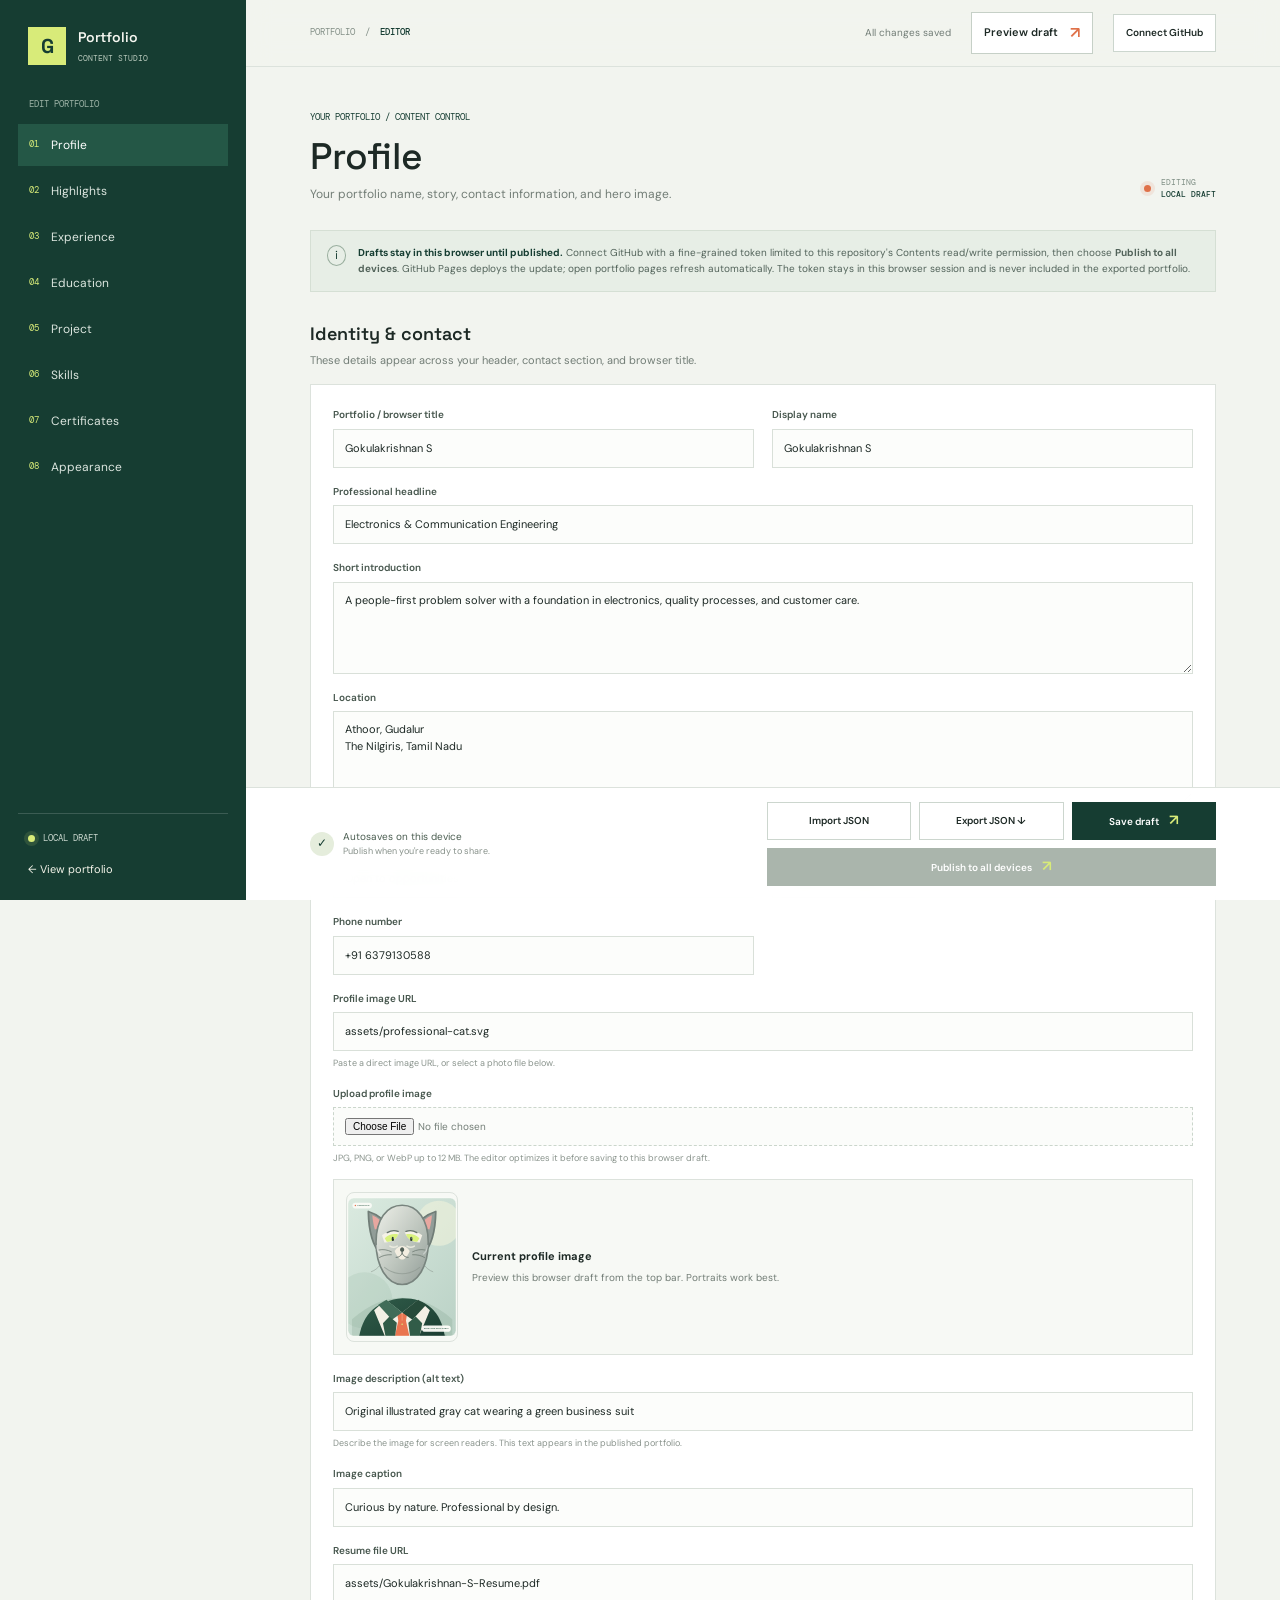
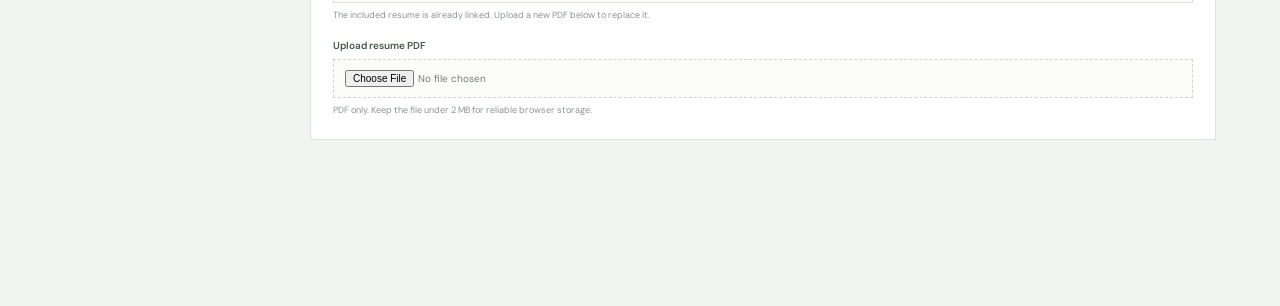
==== commit 1b6ab89a: "Add cross-device portfolio publishing Co-authored-by: Copilot <223556219+Copilot@users.noreply.githu" ====
--- a/admin.html
+++ b/admin.html
@@ -38,7 +38,8 @@
           <div class="breadcrumb"><span>PORTFOLIO</span><b>/</b><strong>EDITOR</strong></div>
           <div class="topbar-actions">
             <span class="save-state" id="save-state">All changes saved</span>
-            <a class="preview-button" href="index.html" target="_blank" rel="noopener">Preview draft <span aria-hidden="true">↗</span></a>
+            <a class="preview-button" href="index.html?draft=1" target="_blank" rel="noopener">Preview draft <span aria-hidden="true">↗</span></a>
+            <button class="quiet-button github-connect-button" id="github-connect-button" type="button">Connect GitHub</button>
           </div>
         </header>
 
@@ -50,7 +51,7 @@
 
           <aside class="publish-notice" aria-label="Publishing information">
             <span class="notice-icon" aria-hidden="true">i</span>
-            <p><strong>Drafts stay in this browser.</strong> Open the editor and portfolio preview from the same local server (for example, <code>http://localhost:4173</code). Changes autosave and update the open preview in another tab. To publish them, export the content JSON and replace <code>portfolio.json</code> in your project. No access token is stored here.</p>
+            <p><strong>Drafts stay in this browser until published.</strong> Connect GitHub with a fine-grained token limited to this repository's Contents read/write permission, then choose <b>Publish to all devices</b>. GitHub Pages deploys the update; open portfolio pages refresh automatically. The token stays in this browser session and is never included in the exported portfolio.</p>
           </aside>
 
           <form id="editor-form" autocomplete="off" novalidate>
@@ -58,17 +59,31 @@
           </form>
 
           <footer class="editor-savebar">
-            <div class="savebar-note"><span class="save-check" aria-hidden="true">✓</span><span>Autosaves on this device<br /><small>Export when you're ready to publish.</small></span></div>
+            <div class="savebar-note"><span class="save-check" aria-hidden="true">✓</span><span>Autosaves on this device<br /><small>Publish when you're ready to share.</small></span></div>
             <div class="savebar-actions">
               <button class="quiet-button" id="import-button" type="button">Import JSON</button>
               <button class="quiet-button" id="export-button" type="button">Export JSON <span aria-hidden="true">↓</span></button>
               <button class="publish-button" id="save-button" type="button">Save draft <span aria-hidden="true">↗</span></button>
+              <button class="publish-button publish-global-button" id="publish-button" type="button" disabled>Publish to all devices <span aria-hidden="true">↗</span></button>
             </div>
           </footer>
         </main>
       </div>
     </div>
     <input id="import-file" type="file" accept="application/json,.json" hidden />
+    <dialog class="github-dialog" id="github-dialog" aria-labelledby="github-dialog-title">
+      <form class="github-dialog-content" id="github-connect-form">
+        <p class="eyebrow">SECURE PUBLISHING</p>
+        <h2 id="github-dialog-title">Connect GitHub</h2>
+        <p>Create a <a href="https://github.com/settings/personal-access-tokens/new" target="_blank" rel="noopener">fine-grained personal access token</a> for <code>sgkgokul2004-beep/gokulakrishnan-portfolio</code>, limited to that repository. Grant only <strong>Contents: Read and write</strong> and set a short expiration. The token is kept in this tab's session storage and sent directly to GitHub.</p>
+        <label for="github-token">Fine-grained GitHub token</label>
+        <input id="github-token" name="github-token" type="password" autocomplete="off" spellcheck="false" placeholder="github_pat_…" required />
+        <div class="github-dialog-actions">
+          <button class="quiet-button" id="github-cancel-button" type="button">Cancel</button>
+          <button class="publish-button" id="github-token-save-button" type="submit">Connect</button>
+        </div>
+      </form>
+    </dialog>
     <div class="toast" id="toast" role="status" aria-live="polite"></div>
   </body>
 </html>
--- a/admin.css
+++ b/admin.css
@@ -102,7 +102,23 @@
 .quiet-button, .publish-button { min-height: 38px; padding: 0 12px; border: 1px solid #ccd6ce; background: #fff; font-size: 10px; font-weight: 600; cursor: pointer; }
 .quiet-button:hover { border-color: #778f7d; }
 .publish-button { border-color: var(--studio-green); background: var(--studio-green); color: #fff; }
+.publish-button:disabled { border-color: #aab5ac; background: #aab5ac; cursor: not-allowed; }
 .publish-button span { margin-left: 8px; color: var(--studio-lime); font-size: 15px; }
+.github-dialog { width: min(520px, calc(100vw - 32px)); padding: 0; border: 1px solid var(--studio-line); background: var(--studio-white); color: var(--studio-ink); box-shadow: 0 24px 80px rgb(15 31 25 / 25%); }
+.github-dialog::backdrop { background: rgb(16 35 28 / 55%); backdrop-filter: blur(3px); }
+.github-dialog-content { display: grid; gap: 13px; padding: 28px; }
+.github-dialog-content .eyebrow { margin-bottom: 0; }
+.github-dialog-content h2 { margin: 0; font-family: var(--studio-display); font-size: 25px; font-weight: 600; }
+.github-dialog-content > p:not(.eyebrow) { margin: 0; color: var(--studio-muted); font-size: 11px; line-height: 1.65; }
+.github-dialog-content > p a { color: var(--studio-green); text-decoration: underline; }
+.github-dialog-content code { overflow-wrap: anywhere; color: var(--studio-green); }
+.github-dialog-content label { margin-top: 4px; color: #46564d; font-size: 10px; font-weight: 600; }
+.github-dialog-content input { width: 100%; min-height: 42px; padding: 10px 12px; border: 1px solid #d9e0d9; outline: 0; background: #fcfdfb; color: var(--studio-ink); font-size: 11px; }
+.github-dialog-content input:focus { border-color: #46735f; box-shadow: 0 0 0 3px rgb(22 61 50 / 8%); }
+.github-dialog-actions { display: flex; justify-content: flex-end; gap: 9px; margin-top: 6px; }
+.github-dialog-actions button { min-width: 100px; }
+.savebar-actions { flex-wrap: wrap; }
+.savebar-actions > button { flex: 1 1 135px; }
 .toast { position: fixed; right: 24px; bottom: 88px; z-index: 15; max-width: min(360px, calc(100vw - 32px)); padding: 12px 15px; transform: translateY(10px); opacity: 0; pointer-events: none; background: var(--studio-ink); color: white; font-size: 11px; transition: opacity 180ms ease, transform 180ms ease; }
 .toast.is-visible { transform: translateY(0); opacity: 1; }
 .toast.is-error { background: #8a382f; }
@@ -146,6 +162,7 @@
   .repeater-card { padding: 13px; }
   .editor-savebar { margin-inline: -18px; padding: 11px 18px; }
   .savebar-actions { width: 100%; gap: 6px; }
-  .quiet-button, .publish-button { flex: 1 1 auto; min-height: 36px; padding-inline: 8px; font-size: 9px; }
+  .savebar-actions > button { flex: 1 1 calc(50% - 6px); min-height: 36px; padding-inline: 8px; font-size: 9px; }
+  .github-dialog-content { padding: 22px; }
   .toast { right: 12px; bottom: 74px; }
 }
